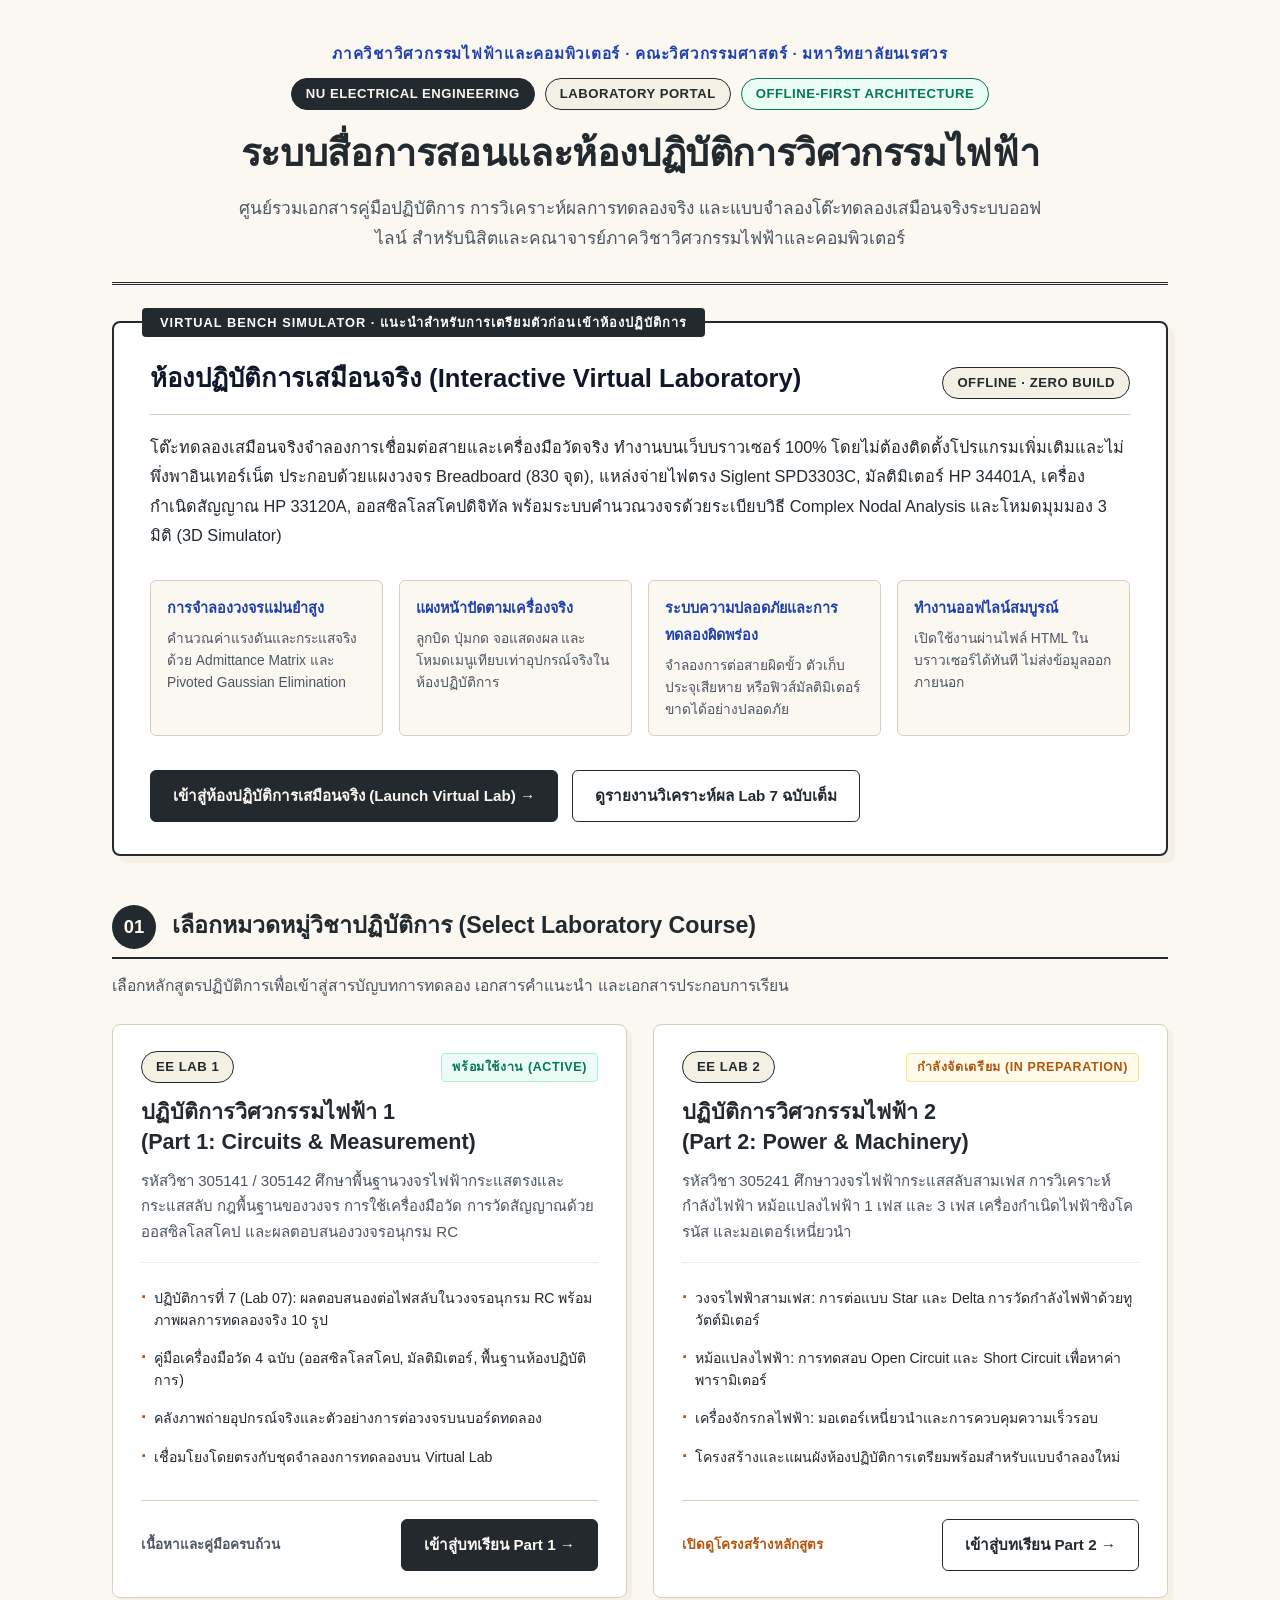
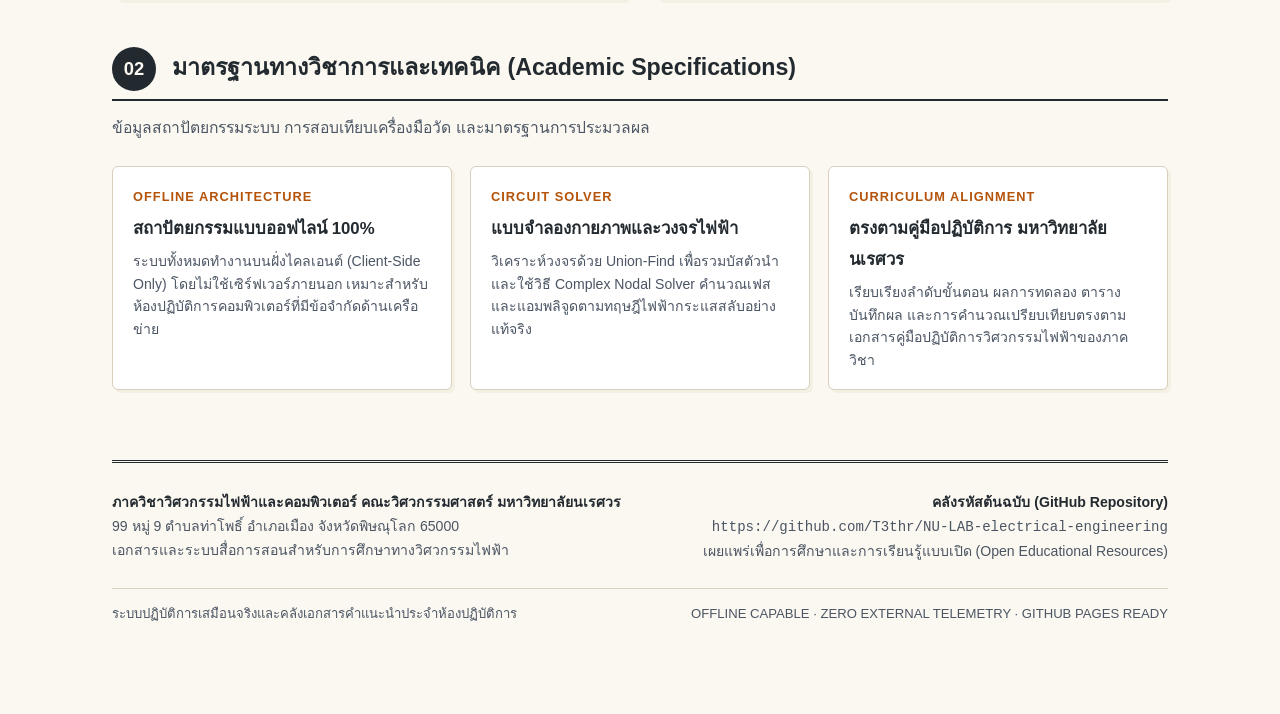
==== index.html @ 5fda8b23 "feat: initialize NU-LAB Electrical Engineering portal and virtual laboratory" ====
<!DOCTYPE html>
<html lang="th">
<head>
<meta charset="UTF-8">
<meta name="viewport" content="width=device-width, initial-scale=1.0">
<link rel="icon" href="data:,">
<title>ระบบสื่อการสอนและห้องปฏิบัติการวิศวกรรมไฟฟ้า · มหาวิทยาลัยนเรศวร</title>
<style>
/* ═══════════ พื้นฐานแบบตำราเรียนและเอกสารวิชาการ ═══════════ */
:root {
  --paper: #FBF8F1;
  --paper2: #F5F0E4;
  --ink: #22292F;
  --ink-soft: #4B5563;
  --rule: #D8CFBC;
  --accent: #1E40AF;
  --accent-hover: #1D4ED8;
  --accent2: #B45309;
  --green: #047857;
  --green-bg: #ECFDF5;
  --red: #B91C1C;
  --red-bg: #FEF2F2;
  --purple: #6D28D9;
  --amber-bg: #FFFBEB;
  --blue-bg: #EFF6FF;
  --navy: #0F172A;
}

* { box-sizing: border-box; }
html { scroll-behavior: smooth; }
body {
  margin: 0;
  background: var(--paper);
  color: var(--ink);
  font-family: "IBM Plex Sans Thai", "Sarabun", "Thonburi", "Noto Sans Thai", -apple-system, "Segoe UI", sans-serif;
  font-size: 16.5px;
  line-height: 1.85;
}

.page {
  max-width: 1120px;
  margin: 0 auto;
  padding: 40px 32px 90px;
}

/* ═══════════ ส่วนหัวกลางแบบวิชาการ ═══════════ */
header.central-header {
  text-align: center;
  margin-bottom: 36px;
}

.institute-line {
  font-size: 0.95rem;
  font-weight: 700;
  letter-spacing: 0.05em;
  color: var(--accent);
  margin-bottom: 10px;
  text-transform: uppercase;
}

.chips-row {
  display: flex;
  justify-content: center;
  align-items: center;
  gap: 10px;
  margin-bottom: 18px;
  flex-wrap: wrap;
}

.chip {
  border: 1.5px solid var(--ink);
  border-radius: 999px;
  padding: 3px 14px;
  font-size: 0.82rem;
  font-weight: 700;
  color: var(--ink);
  background: var(--paper2);
  letter-spacing: 0.04em;
}

.chip.highlight {
  background: var(--ink);
  color: var(--paper);
}

.chip.active-tag {
  background: var(--green-bg);
  border-color: var(--green);
  color: var(--green);
}

h1.portal-title {
  font-size: 2.35rem;
  line-height: 1.35;
  margin: 12px 0 14px;
  font-weight: 800;
  color: var(--ink);
  letter-spacing: -0.01em;
}

.portal-subtitle {
  color: var(--ink-soft);
  font-size: 1.08rem;
  max-width: 820px;
  margin: 0 auto 24px;
  line-height: 1.75;
}

.header-divider {
  border: none;
  border-bottom: 3px double var(--ink);
  margin: 28px 0 36px;
}

/* ═══════════ กล่องเด่น Virtual Laboratory ═══════════ */
.hero-virtual-lab {
  border: 2px solid var(--ink);
  background: #FFFFFF;
  border-radius: 8px;
  padding: 32px 36px;
  margin-bottom: 48px;
  box-shadow: 7px 7px 0 var(--paper2);
  position: relative;
}

.hero-virtual-lab::before {
  content: "VIRTUAL BENCH SIMULATOR · แนะนำสำหรับการเตรียมตัวก่อนเข้าห้องปฏิบัติการ";
  position: absolute;
  top: -15px;
  left: 28px;
  background: var(--ink);
  color: #FFFFFF;
  font-weight: 700;
  font-size: 0.80rem;
  padding: 3px 18px;
  letter-spacing: 0.08em;
  border-radius: 4px;
}

.hero-content {
  display: flex;
  flex-direction: column;
  gap: 18px;
}

.hero-title-row {
  display: flex;
  justify-content: space-between;
  align-items: baseline;
  gap: 16px;
  flex-wrap: wrap;
  border-bottom: 1.5px solid var(--rule);
  padding-bottom: 12px;
}

.hero-title {
  font-size: 1.60rem;
  font-weight: 800;
  color: var(--navy);
  margin: 0;
}

.hero-desc {
  font-size: 1.02rem;
  color: var(--ink);
  line-height: 1.8;
  margin: 0;
}

.features-grid {
  display: grid;
  grid-template-columns: repeat(auto-fit, minmax(230px, 1fr));
  gap: 16px;
  margin: 12px 0 8px;
}

.feature-box {
  background: var(--paper);
  border: 1px solid var(--rule);
  border-radius: 6px;
  padding: 14px 16px;
}

.feature-box .f-title {
  font-size: 0.90rem;
  font-weight: 800;
  color: var(--accent);
  margin-bottom: 6px;
}

.feature-box .f-desc {
  font-size: 0.86rem;
  color: var(--ink-soft);
  line-height: 1.6;
  margin: 0;
}

.hero-actions {
  display: flex;
  align-items: center;
  gap: 14px;
  margin-top: 8px;
  flex-wrap: wrap;
}

.btn {
  display: inline-flex;
  align-items: center;
  justify-content: center;
  padding: 11px 22px;
  border-radius: 6px;
  font-size: 0.95rem;
  font-weight: 700;
  text-decoration: none;
  cursor: pointer;
  transition: all 0.15s ease;
  border: 1.5px solid var(--ink);
}

.btn-primary {
  background: var(--ink);
  color: var(--paper);
  border-color: var(--ink);
}

.btn-primary:hover {
  background: var(--accent);
  border-color: var(--accent);
  color: #FFFFFF;
  transform: translateY(-1px);
}

.btn-secondary {
  background: #FFFFFF;
  color: var(--ink);
}

.btn-secondary:hover {
  background: var(--paper2);
  border-color: var(--ink);
  transform: translateY(-1px);
}

.btn-outline-accent {
  background: var(--blue-bg);
  color: var(--accent);
  border-color: var(--accent);
}

.btn-outline-accent:hover {
  background: var(--accent);
  color: #FFFFFF;
}

/* ═══════════ หัวข้อส่วนเนื้อหา ═══════════ */
.sec-head {
  display: flex;
  align-items: baseline;
  gap: 16px;
  border-bottom: 2.5px solid var(--ink);
  padding-bottom: 8px;
  margin: 48px 0 24px;
}

.sec-no {
  flex: 0 0 auto;
  width: 44px;
  height: 44px;
  border-radius: 50%;
  background: var(--ink);
  color: var(--paper);
  display: flex;
  align-items: center;
  justify-content: center;
  font-size: 1.15rem;
  font-weight: 800;
}

h2 {
  font-size: 1.45rem;
  margin: 0;
  font-weight: 800;
  color: var(--ink);
}

.sec-lead {
  color: var(--ink-soft);
  font-size: 0.98rem;
  margin: -12px 0 24px;
}

/* ═══════════ การ์ดเลือกหมวดหมู่วิชา (Part 1 / Part 2) ═══════════ */
.course-grid {
  display: grid;
  grid-template-columns: repeat(auto-fit, minmax(340px, 1fr));
  gap: 26px;
  margin-bottom: 48px;
}

.course-card {
  background: #FFFFFF;
  border: 1.5px solid var(--rule);
  border-radius: 8px;
  padding: 26px 28px;
  box-shadow: 5px 5px 0 var(--paper2);
  display: flex;
  flex-direction: column;
  justify-content: space-between;
  transition: all 0.2s ease;
}

.course-card:hover {
  box-shadow: 6px 6px 0 rgba(0,0,0,0.12);
  border-color: var(--ink);
  transform: translateY(-2px);
}

.course-badge-row {
  display: flex;
  justify-content: space-between;
  align-items: center;
  margin-bottom: 14px;
  gap: 10px;
}

.badge-tag {
  font-size: 0.78rem;
  font-weight: 800;
  padding: 2px 10px;
  border-radius: 4px;
  letter-spacing: 0.05em;
  text-transform: uppercase;
}

.badge-active {
  background: var(--green-bg);
  color: var(--green);
  border: 1px solid #A7F3D0;
}

.badge-prep {
  background: var(--amber-bg);
  color: var(--accent2);
  border: 1px solid #FDE68A;
}

.card-title {
  font-size: 1.35rem;
  font-weight: 800;
  margin: 0 0 10px;
  color: var(--ink);
  line-height: 1.4;
}

.card-desc {
  font-size: 0.94rem;
  color: var(--ink-soft);
  line-height: 1.7;
  margin: 0 0 18px;
}

.card-highlights {
  list-style: none;
  padding: 0;
  margin: 0 0 24px;
  border-top: 1px solid #F1ECE1;
  padding-top: 14px;
}

.card-highlights li {
  font-size: 0.88rem;
  color: var(--ink);
  padding: 5px 0;
  display: flex;
  align-items: baseline;
  gap: 8px;
  line-height: 1.55;
}

.card-highlights li::before {
  content: "·";
  color: var(--accent2);
  font-weight: 800;
  font-size: 1.2rem;
}

.card-footer {
  border-top: 1.5px solid var(--rule);
  padding-top: 18px;
  display: flex;
  justify-content: space-between;
  align-items: center;
  gap: 12px;
  flex-wrap: wrap;
}

/* ═══════════ เมทริกซ์ข้อมูลและสเปก ═══════════ */
.spec-grid {
  display: grid;
  grid-template-columns: repeat(auto-fit, minmax(300px, 1fr));
  gap: 18px;
  margin: 20px 0 40px;
}

.spec-card {
  background: #FFFFFF;
  border: 1.5px solid var(--rule);
  border-radius: 6px;
  padding: 18px 20px;
  box-shadow: 3px 3px 0 var(--paper2);
}

.spec-card .spec-label {
  font-size: 0.80rem;
  font-weight: 800;
  color: var(--accent2);
  text-transform: uppercase;
  letter-spacing: 0.08em;
  margin-bottom: 4px;
  display: block;
}

.spec-card .spec-title {
  font-size: 1.05rem;
  font-weight: 700;
  color: var(--ink);
  margin-bottom: 6px;
}

.spec-card .spec-detail {
  font-size: 0.88rem;
  color: var(--ink-soft);
  line-height: 1.6;
  margin: 0;
}

/* ═══════════ ท้ายกระดาษ Colophon ═══════════ */
footer.colophon {
  margin-top: 70px;
  border-top: 3px double var(--ink);
  padding-top: 28px;
  font-size: 0.88rem;
  color: var(--ink-soft);
  line-height: 1.7;
}

.footer-content {
  display: flex;
  justify-content: space-between;
  align-items: flex-start;
  gap: 24px;
  flex-wrap: wrap;
}

.footer-col {
  flex: 1 1 300px;
}

.footer-col b {
  color: var(--ink);
}

.footer-bottom {
  margin-top: 24px;
  padding-top: 14px;
  border-top: 1px solid var(--rule);
  font-size: 0.82rem;
  display: flex;
  justify-content: space-between;
  flex-wrap: wrap;
  gap: 10px;
}

@media (max-width: 768px) {
  body { font-size: 15.5px; }
  .page { padding: 24px 18px 60px; }
  h1.portal-title { font-size: 1.85rem; }
  .hero-virtual-lab { padding: 24px 20px; }
  .hero-virtual-lab::before { position: static; display: inline-block; margin-bottom: 12px; }
  .hero-title { font-size: 1.35rem; }
  .course-grid { grid-template-columns: 1fr; }
  .course-card { padding: 20px; }
}
</style>
</head>
<body>

<div class="page">

  <!-- ส่วนหัวกลางแบบวิชาการ -->
  <header class="central-header">
    <div class="institute-line">ภาควิชาวิศวกรรมไฟฟ้าและคอมพิวเตอร์ · คณะวิศวกรรมศาสตร์ · มหาวิทยาลัยนเรศวร</div>
    
    <div class="chips-row">
      <span class="chip highlight">NU ELECTRICAL ENGINEERING</span>
      <span class="chip">LABORATORY PORTAL</span>
      <span class="chip active-tag">OFFLINE-FIRST ARCHITECTURE</span>
    </div>

    <h1 class="portal-title">ระบบสื่อการสอนและห้องปฏิบัติการวิศวกรรมไฟฟ้า</h1>
    <p class="portal-subtitle">ศูนย์รวมเอกสารคู่มือปฏิบัติการ การวิเคราะห์ผลการทดลองจริง และแบบจำลองโต๊ะทดลองเสมือนจริงระบบออฟไลน์ สำหรับนิสิตและคณาจารย์ภาควิชาวิศวกรรมไฟฟ้าและคอมพิวเตอร์</p>

    <hr class="header-divider">
  </header>

  <!-- กล่องเด่น: ห้องปฏิบัติการเสมือนจริง Virtual Laboratory -->
  <section class="hero-virtual-lab">
    <div class="hero-content">
      <div class="hero-title-row">
        <h2 class="hero-title">ห้องปฏิบัติการเสมือนจริง (Interactive Virtual Laboratory)</h2>
        <span class="chip">OFFLINE · ZERO BUILD</span>
      </div>

      <p class="hero-desc">
        โต๊ะทดลองเสมือนจริงจำลองการเชื่อมต่อสายและเครื่องมือวัดจริง ทำงานบนเว็บบราวเซอร์ 100% โดยไม่ต้องติดตั้งโปรแกรมเพิ่มเติมและไม่พึ่งพาอินเทอร์เน็ต ประกอบด้วยแผงวงจร Breadboard (830 จุด), แหล่งจ่ายไฟตรง Siglent SPD3303C, มัลติมิเตอร์ HP 34401A, เครื่องกำเนิดสัญญาณ HP 33120A, ออสซิลโลสโคปดิจิทัล พร้อมระบบคำนวณวงจรด้วยระเบียบวิธี Complex Nodal Analysis และโหมดมุมมอง 3 มิติ (3D Simulator)
      </p>

      <div class="features-grid">
        <div class="feature-box">
          <div class="f-title">การจำลองวงจรแม่นยำสูง</div>
          <p class="f-desc">คำนวณค่าแรงดันและกระแสจริงด้วย Admittance Matrix และ Pivoted Gaussian Elimination</p>
        </div>
        <div class="feature-box">
          <div class="f-title">แผงหน้าปัดตามเครื่องจริง</div>
          <p class="f-desc">ลูกบิด ปุ่มกด จอแสดงผล และโหมดเมนูเทียบเท่าอุปกรณ์จริงในห้องปฏิบัติการ</p>
        </div>
        <div class="feature-box">
          <div class="f-title">ระบบความปลอดภัยและการทดลองผิดพร่อง</div>
          <p class="f-desc">จำลองการต่อสายผิดขั้ว ตัวเก็บประจุเสียหาย หรือฟิวส์มัลติมิเตอร์ขาดได้อย่างปลอดภัย</p>
        </div>
        <div class="feature-box">
          <div class="f-title">ทำงานออฟไลน์สมบูรณ์</div>
          <p class="f-desc">เปิดใช้งานผ่านไฟล์ HTML ในบราวเซอร์ได้ทันที ไม่ส่งข้อมูลออกภายนอก</p>
        </div>
      </div>

      <div class="hero-actions">
        <a href="./virtual-lab/index.html" class="btn btn-primary">เข้าสู่ห้องปฏิบัติการเสมือนจริง (Launch Virtual Lab) →</a>
        <a href="./part1/lab7/index.html" class="btn btn-secondary">ดูรายงานวิเคราะห์ผล Lab 7 ฉบับเต็ม</a>
      </div>
    </div>
  </section>

  <!-- หมวดหมู่วิชาปฏิบัติการ -->
  <section>
    <div class="sec-head">
      <div class="sec-no">01</div>
      <h2>เลือกหมวดหมู่วิชาปฏิบัติการ (Select Laboratory Course)</h2>
    </div>
    <p class="sec-lead">เลือกหลักสูตรปฏิบัติการเพื่อเข้าสู่สารบัญบทการทดลอง เอกสารคำแนะนำ และเอกสารประกอบการเรียน</p>

    <div class="course-grid">

      <!-- Course Card: Part 1 -->
      <article class="course-card">
        <div>
          <div class="course-badge-row">
            <span class="chip">EE LAB 1</span>
            <span class="badge-tag badge-active">พร้อมใช้งาน (ACTIVE)</span>
          </div>

          <h3 class="card-title">ปฏิบัติการวิศวกรรมไฟฟ้า 1<br>(Part 1: Circuits & Measurement)</h3>
          <p class="card-desc">
            รหัสวิชา 305141 / 305142 ศึกษาพื้นฐานวงจรไฟฟ้ากระแสตรงและกระแสสลับ กฎพื้นฐานของวงจร การใช้เครื่องมือวัด การวัดสัญญาณด้วยออสซิลโลสโคป และผลตอบสนองวงจรอนุกรม RC
          </p>

          <ul class="card-highlights">
            <li>ปฏิบัติการที่ 7 (Lab 07): ผลตอบสนองต่อไฟสลับในวงจรอนุกรม RC พร้อมภาพผลการทดลองจริง 10 รูป</li>
            <li>คู่มือเครื่องมือวัด 4 ฉบับ (ออสซิลโลสโคป, มัลติมิเตอร์, พื้นฐานห้องปฏิบัติการ)</li>
            <li>คลังภาพถ่ายอุปกรณ์จริงและตัวอย่างการต่อวงจรบนบอร์ดทดลอง</li>
            <li>เชื่อมโยงโดยตรงกับชุดจำลองการทดลองบน Virtual Lab</li>
          </ul>
        </div>

        <div class="card-footer">
          <span style="font-size:0.84rem; color:var(--ink-soft); font-weight:600;">เนื้อหาและคู่มือครบถ้วน</span>
          <a href="./part1/index.html" class="btn btn-primary">เข้าสู่บทเรียน Part 1 →</a>
        </div>
      </article>

      <!-- Course Card: Part 2 -->
      <article class="course-card">
        <div>
          <div class="course-badge-row">
            <span class="chip">EE LAB 2</span>
            <span class="badge-tag badge-prep">กำลังจัดเตรียม (IN PREPARATION)</span>
          </div>

          <h3 class="card-title">ปฏิบัติการวิศวกรรมไฟฟ้า 2<br>(Part 2: Power & Machinery)</h3>
          <p class="card-desc">
            รหัสวิชา 305241 ศึกษาวงจรไฟฟ้ากระแสสลับสามเฟส การวิเคราะห์กำลังไฟฟ้า หม้อแปลงไฟฟ้า 1 เฟส และ 3 เฟส เครื่องกำเนิดไฟฟ้าซิงโครนัส และมอเตอร์เหนี่ยวนำ
          </p>

          <ul class="card-highlights">
            <li>วงจรไฟฟ้าสามเฟส: การต่อแบบ Star และ Delta การวัดกำลังไฟฟ้าด้วยทูวัตต์มิเตอร์</li>
            <li>หม้อแปลงไฟฟ้า: การทดสอบ Open Circuit และ Short Circuit เพื่อหาค่าพารามิเตอร์</li>
            <li>เครื่องจักรกลไฟฟ้า: มอเตอร์เหนี่ยวนำและการควบคุมความเร็วรอบ</li>
            <li>โครงสร้างและแผนผังห้องปฏิบัติการเตรียมพร้อมสำหรับแบบจำลองใหม่</li>
          </ul>
        </div>

        <div class="card-footer">
          <span style="font-size:0.84rem; color:var(--accent2); font-weight:600;">เปิดดูโครงสร้างหลักสูตร</span>
          <a href="./part2/index.html" class="btn btn-secondary">เข้าสู่บทเรียน Part 2 →</a>
        </div>
      </article>

    </div>
  </section>

  <!-- สเปกและข้อมูลทางวิชาการ -->
  <section>
    <div class="sec-head">
      <div class="sec-no">02</div>
      <h2>มาตรฐานทางวิชาการและเทคนิค (Academic Specifications)</h2>
    </div>
    <p class="sec-lead">ข้อมูลสถาปัตยกรรมระบบ การสอบเทียบเครื่องมือวัด และมาตรฐานการประมวลผล</p>

    <div class="spec-grid">
      <div class="spec-card">
        <span class="spec-label">OFFLINE ARCHITECTURE</span>
        <div class="spec-title">สถาปัตยกรรมแบบออฟไลน์ 100%</div>
        <p class="spec-detail">
          ระบบทั้งหมดทำงานบนฝั่งไคลเอนต์ (Client-Side Only) โดยไม่ใช้เซิร์ฟเวอร์ภายนอก เหมาะสำหรับห้องปฏิบัติการคอมพิวเตอร์ที่มีข้อจำกัดด้านเครือข่าย
        </p>
      </div>

      <div class="spec-card">
        <span class="spec-label">CIRCUIT SOLVER</span>
        <div class="spec-title">แบบจำลองกายภาพและวงจรไฟฟ้า</div>
        <p class="spec-detail">
          วิเคราะห์วงจรด้วย Union-Find เพื่อรวมบัสตัวนำ และใช้วิธี Complex Nodal Solver คำนวณเฟสและแอมพลิจูดตามทฤษฎีไฟฟ้ากระแสสลับอย่างแท้จริง
        </p>
      </div>

      <div class="spec-card">
        <span class="spec-label">CURRICULUM ALIGNMENT</span>
        <div class="spec-title">ตรงตามคู่มือปฏิบัติการ มหาวิทยาลัยนเรศวร</div>
        <p class="spec-detail">
          เรียบเรียงลำดับขั้นตอน ผลการทดลอง ตารางบันทึกผล และการคำนวณเปรียบเทียบตรงตามเอกสารคู่มือปฏิบัติการวิศวกรรมไฟฟ้าของภาควิชา
        </p>
      </div>
    </div>
  </section>

  <!-- ท้ายกระดาษ -->
  <footer class="colophon">
    <div class="footer-content">
      <div class="footer-col">
        <b>ภาควิชาวิศวกรรมไฟฟ้าและคอมพิวเตอร์ คณะวิศวกรรมศาสตร์ มหาวิทยาลัยนเรศวร</b><br>
        99 หมู่ 9 ตำบลท่าโพธิ์ อำเภอเมือง จังหวัดพิษณุโลก 65000<br>
        เอกสารและระบบสื่อการสอนสำหรับการศึกษาทางวิศวกรรมไฟฟ้า
      </div>
      <div class="footer-col" style="text-align: right;">
        <b>คลังรหัสต้นฉบับ (GitHub Repository)</b><br>
        <span style="font-family: monospace; font-size: 0.88rem;">https://github.com/T3thr/NU-LAB-electrical-engineering</span><br>
        เผยแพร่เพื่อการศึกษาและการเรียนรู้แบบเปิด (Open Educational Resources)
      </div>
    </div>

    <div class="footer-bottom">
      <span>ระบบปฏิบัติการเสมือนจริงและคลังเอกสารคำแนะนำประจำห้องปฏิบัติการ</span>
      <span>OFFLINE CAPABLE · ZERO EXTERNAL TELEMETRY · GITHUB PAGES READY</span>
    </div>
  </footer>

</div>

</body>
</html>
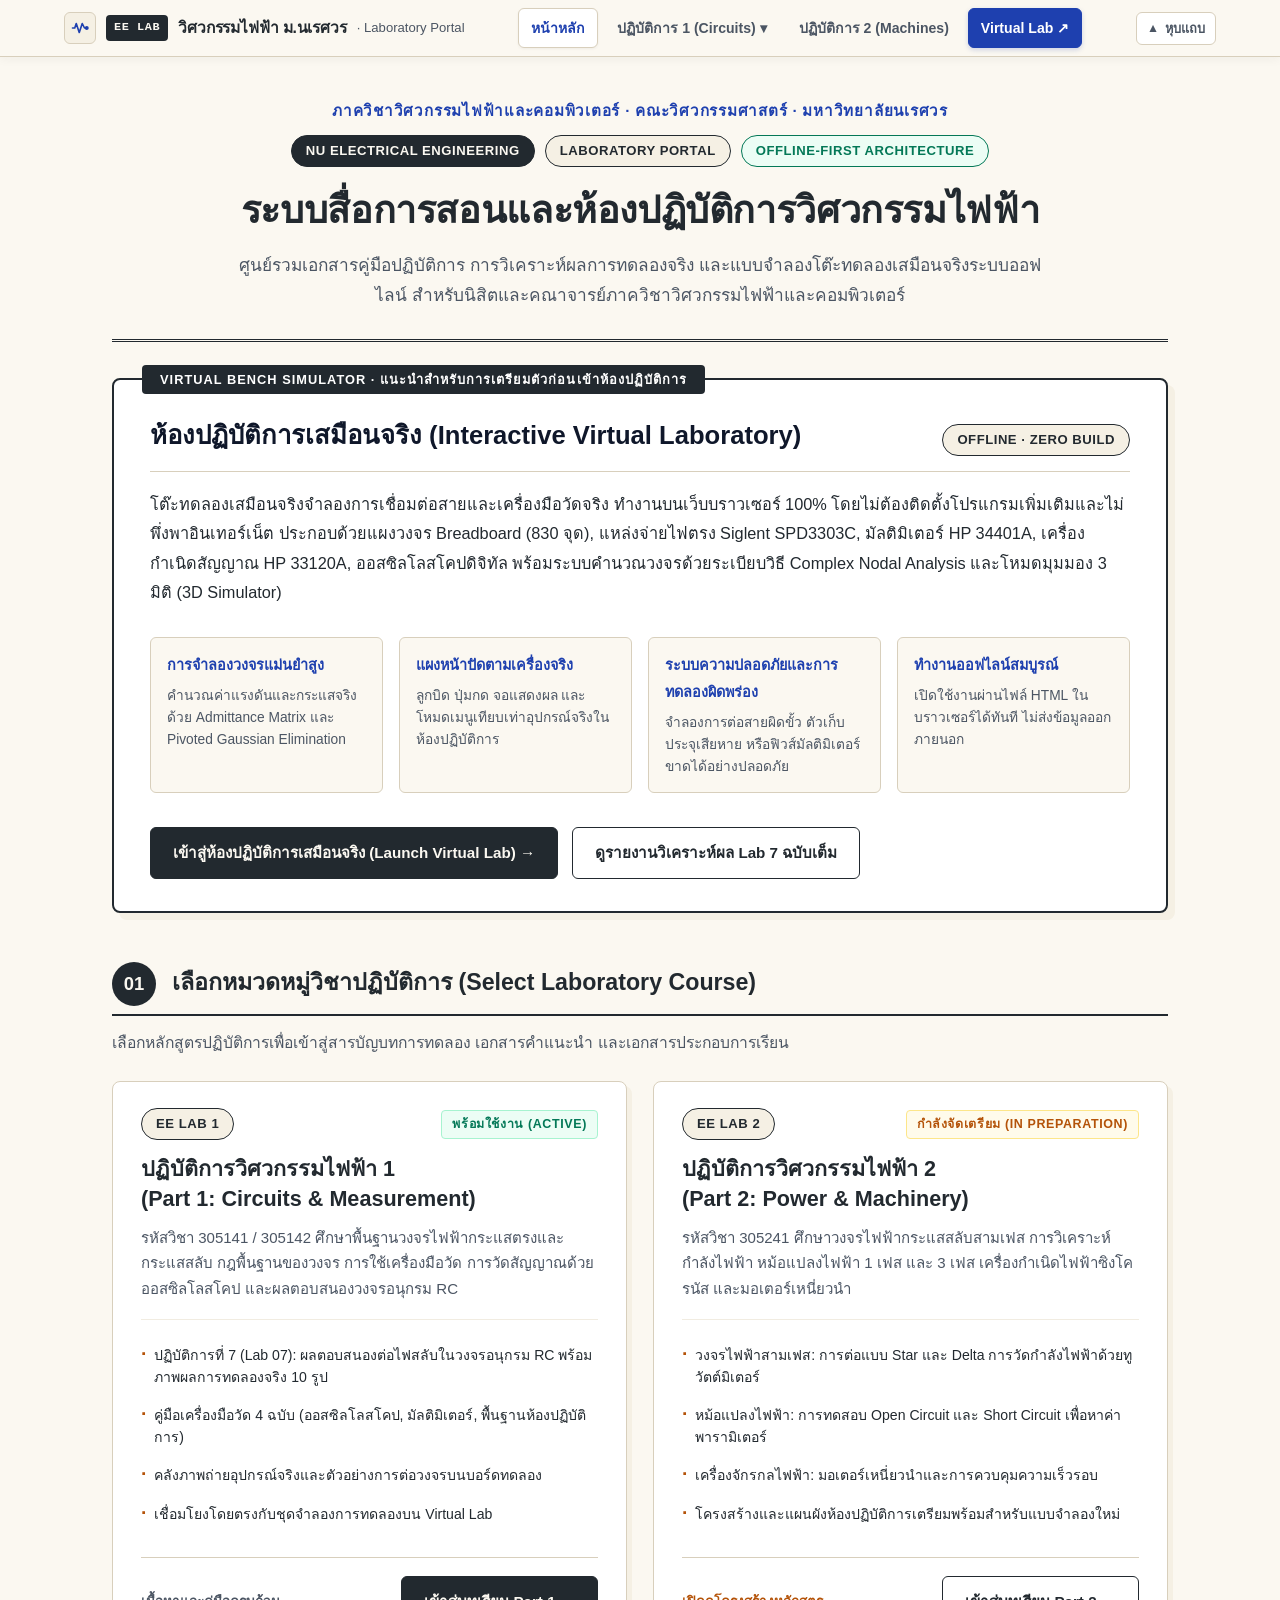
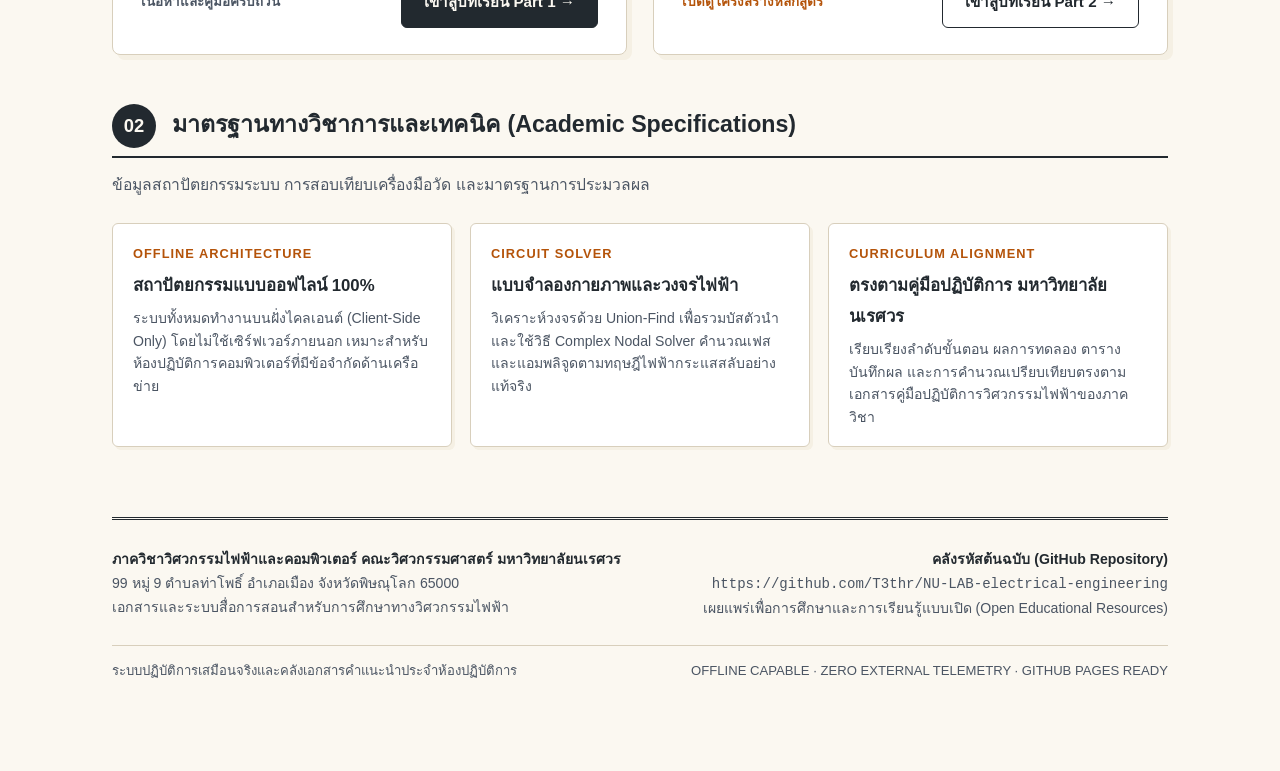
==== commit dfaab54a: "feat(navigation): implement standardized sticky header, collapsible navbar, and dynamic breadcrumbs " ====
--- a/index.html
+++ b/index.html
@@ -5,6 +5,8 @@
 <meta name="viewport" content="width=device-width, initial-scale=1.0">
 <link rel="icon" href="data:,">
 <title>ระบบสื่อการสอนและห้องปฏิบัติการวิศวกรรมไฟฟ้า · มหาวิทยาลัยนเรศวร</title>
+<link rel="stylesheet" href="assets/css/site-header.css">
+<script src="assets/js/site-header.js"></script>
 <style>
 /* ═══════════ พื้นฐานแบบตำราเรียนและเอกสารวิชาการ ═══════════ */
 :root {
@@ -485,6 +487,9 @@
 </head>
 <body>
 
+<!-- ═══════════ Unified Standardized Header & Navigation ═══════════ -->
+<site-header data-page="portal" data-base="./" data-no-breadcrumb="true"></site-header>
+
 <div class="page">
 
   <!-- ส่วนหัวกลางแบบวิชาการ -->
--- a/assets/css/site-header.css
+++ b/assets/css/site-header.css
@@ -0,0 +1,608 @@
+/* ═════════════════════════════════════════════════════════════════════════
+   NU Electrical Engineering Laboratory Portal
+   Shared Sticky Header, Navbar, Breadcrumb & Navigation Stylesheet
+   ═════════════════════════════════════════════════════════════════════════ */
+
+site-header {
+  display: block;
+  width: 100%;
+}
+
+.site-header {
+  position: sticky;
+  top: 0;
+  left: 0;
+  width: 100%;
+  z-index: 1000;
+  background: var(--paper, #FBF8F1);
+  border-bottom: 1.5px solid var(--rule, #D8CFBC);
+  box-shadow: 0 2px 10px rgba(34, 41, 47, 0.05);
+  font-family: "IBM Plex Sans Thai", "Sarabun", "Thonburi", -apple-system, sans-serif;
+  transition: all 0.25s cubic-bezier(0.16, 1, 0.3, 1);
+  box-sizing: border-box;
+}
+
+/* ═══════════ Main Navigation Bar Row ═══════════ */
+.site-header-main {
+  width: 100%;
+  max-width: 1200px;
+  margin: 0 auto;
+  padding: 0 24px;
+  height: 56px;
+  display: flex;
+  justify-content: space-between;
+  align-items: center;
+  gap: 16px;
+  box-sizing: border-box;
+  transition: height 0.25s ease, opacity 0.2s ease, padding 0.25s ease;
+}
+
+/* Compact Brand Logo & Title */
+.nav-brand {
+  display: inline-flex;
+  align-items: center;
+  gap: 10px;
+  text-decoration: none;
+  color: var(--ink, #22292F);
+  font-weight: 700;
+  font-size: 0.98rem;
+  white-space: nowrap;
+  flex-shrink: 0;
+  transition: opacity 0.15s ease;
+}
+
+.nav-brand:hover {
+  opacity: 0.85;
+}
+
+.brand-icon-box {
+  display: inline-flex;
+  align-items: center;
+  justify-content: center;
+  width: 32px;
+  height: 32px;
+  border-radius: 6px;
+  background: var(--paper2, #F5F0E4);
+  color: var(--accent, #1E40AF);
+  border: 1.5px solid var(--rule, #D8CFBC);
+  flex-shrink: 0;
+}
+
+.brand-badge {
+  background: var(--ink, #22292F);
+  color: var(--paper, #FBF8F1);
+  padding: 2px 8px;
+  border-radius: 4px;
+  font-size: 0.74rem;
+  font-weight: 800;
+  letter-spacing: 0.05em;
+  font-family: monospace, sans-serif;
+}
+
+.brand-title {
+  font-weight: 800;
+  font-size: 0.98rem;
+  color: var(--ink, #22292F);
+  letter-spacing: -0.01em;
+}
+
+.brand-sub {
+  font-size: 0.82rem;
+  color: var(--ink-soft, #4B5563);
+  font-weight: 500;
+  display: none;
+}
+
+@media (min-width: 1080px) {
+  .brand-sub {
+    display: inline;
+  }
+}
+
+/* Desktop Navigation Menu */
+.site-navbar-nav {
+  display: flex;
+  align-items: center;
+  gap: 6px;
+  list-style: none;
+  margin: 0;
+  padding: 0;
+}
+
+.nav-item {
+  position: relative;
+}
+
+.nav-link {
+  display: inline-flex;
+  align-items: center;
+  gap: 5px;
+  padding: 6px 12px;
+  color: var(--ink-soft, #4B5563);
+  text-decoration: none;
+  font-size: 0.88rem;
+  font-weight: 600;
+  border-radius: 6px;
+  white-space: nowrap;
+  transition: all 0.15s ease;
+  border: 1px solid transparent;
+  font-family: inherit;
+  background: transparent;
+  cursor: pointer;
+}
+
+.nav-link:hover {
+  color: var(--accent, #1E40AF);
+  background: var(--paper2, #F5F0E4);
+  border-color: var(--rule, #D8CFBC);
+}
+
+.nav-link.active {
+  color: var(--accent, #1E40AF);
+  background: #FFFFFF;
+  border-color: var(--rule, #D8CFBC);
+  font-weight: 700;
+  box-shadow: 0 1px 3px rgba(0, 0, 0, 0.05);
+}
+
+.nav-link-vlab {
+  color: #FFFFFF !important;
+  background: var(--accent, #1E40AF) !important;
+  border-color: var(--accent, #1E40AF) !important;
+  font-weight: 700 !important;
+  box-shadow: 0 2px 5px rgba(30, 64, 175, 0.2);
+}
+
+.nav-link-vlab:hover {
+  background: var(--accent-hover, #1D4ED8) !important;
+  transform: translateY(-1px);
+}
+
+/* Dropdown Menu for Labs */
+.dropdown-parent {
+  position: relative;
+}
+
+.dropdown-menu {
+  position: absolute;
+  top: calc(100% + 4px);
+  left: 0;
+  background: #FFFFFF;
+  border: 1.5px solid var(--ink, #22292F);
+  border-radius: 8px;
+  box-shadow: 4px 6px 0 rgba(34, 41, 47, 0.08);
+  min-width: 320px;
+  padding: 8px 0;
+  opacity: 0;
+  visibility: hidden;
+  transform: translateY(6px);
+  transition: all 0.2s cubic-bezier(0.16, 1, 0.3, 1);
+  z-index: 1100;
+}
+
+.dropdown-menu::before {
+  content: "";
+  position: absolute;
+  top: -8px;
+  left: 0;
+  width: 100%;
+  height: 8px;
+}
+
+.dropdown-parent:hover .dropdown-menu,
+.dropdown-parent:focus-within .dropdown-menu,
+.dropdown-parent.show .dropdown-menu {
+  opacity: 1;
+  visibility: visible;
+  transform: translateY(0);
+}
+
+.dropdown-header {
+  padding: 8px 16px 6px;
+  font-size: 0.76rem;
+  font-weight: 800;
+  color: var(--accent2, #B45309);
+  text-transform: uppercase;
+  letter-spacing: 0.06em;
+  border-bottom: 1px solid var(--rule, #D8CFBC);
+  margin-bottom: 4px;
+}
+
+.dropdown-item {
+  display: flex;
+  align-items: center;
+  justify-content: space-between;
+  gap: 12px;
+  padding: 7px 16px;
+  color: var(--ink, #22292F);
+  text-decoration: none;
+  font-size: 0.84rem;
+  font-weight: 500;
+  line-height: 1.4;
+  transition: background 0.15s ease, color 0.15s ease;
+}
+
+.dropdown-item:hover {
+  background: var(--paper2, #F5F0E4);
+  color: var(--accent, #1E40AF);
+}
+
+.dropdown-item.active {
+  background: var(--blue-bg, #EFF6FF);
+  color: var(--accent, #1E40AF);
+  font-weight: 700;
+}
+
+.dropdown-item .lab-tag {
+  font-size: 0.70rem;
+  font-weight: 700;
+  padding: 2px 6px;
+  border-radius: 4px;
+  white-space: nowrap;
+}
+
+.tag-ready {
+  background: var(--green-bg, #ECFDF5);
+  color: var(--green, #047857);
+  border: 1px solid rgba(4, 120, 87, 0.25);
+}
+
+.tag-coming {
+  background: var(--paper2, #F5F0E4);
+  color: var(--ink-soft, #4B5563);
+}
+
+.dropdown-footer {
+  padding: 6px 16px 4px;
+  border-top: 1px solid var(--rule, #D8CFBC);
+  margin-top: 4px;
+  font-size: 0.80rem;
+}
+
+.dropdown-footer a {
+  color: var(--accent, #1E40AF);
+  text-decoration: none;
+  font-weight: 700;
+  display: flex;
+  align-items: center;
+  gap: 4px;
+}
+
+.dropdown-footer a:hover {
+  text-decoration: underline;
+}
+
+/* Header Actions: Collapse Button & Mobile Toggle */
+.site-header-actions {
+  display: flex;
+  align-items: center;
+  gap: 8px;
+  flex-shrink: 0;
+}
+
+.btn-nav-action {
+  display: inline-flex;
+  align-items: center;
+  gap: 6px;
+  background: #FFFFFF;
+  border: 1.5px solid var(--rule, #D8CFBC);
+  border-radius: 6px;
+  padding: 5px 10px;
+  font-size: 0.80rem;
+  font-weight: 700;
+  color: var(--ink, #22292F);
+  cursor: pointer;
+  white-space: nowrap;
+  transition: all 0.15s ease;
+  font-family: inherit;
+}
+
+.btn-nav-action:hover {
+  background: var(--paper2, #F5F0E4);
+  border-color: var(--ink, #22292F);
+}
+
+.btn-nav-collapse {
+  color: var(--ink-soft, #4B5563);
+}
+
+.btn-nav-collapse .icon-state {
+  font-size: 0.76rem;
+  line-height: 1;
+  transition: transform 0.2s ease;
+}
+
+.nav-mobile-toggle {
+  display: none;
+  font-size: 1.15rem;
+  padding: 4px 10px;
+  line-height: 1;
+}
+
+/* ═══════════ Sub-Bar: Standardized Breadcrumb & Reading Status ═══════════ */
+.site-header-sub {
+  width: 100%;
+  background: rgba(245, 240, 228, 0.7);
+  border-top: 1px solid var(--rule, #D8CFBC);
+  font-size: 0.82rem;
+  box-sizing: border-box;
+  backdrop-filter: blur(8px);
+  -webkit-backdrop-filter: blur(8px);
+}
+
+.site-header-sub-inner {
+  max-width: 1200px;
+  margin: 0 auto;
+  padding: 6px 24px;
+  display: flex;
+  align-items: center;
+  justify-content: space-between;
+  gap: 12px;
+  flex-wrap: wrap;
+}
+
+.site-breadcrumb {
+  display: flex;
+  align-items: center;
+  gap: 6px;
+  flex-wrap: wrap;
+  color: var(--ink-soft, #4B5563);
+  margin: 0;
+  padding: 0;
+  list-style: none;
+}
+
+.site-breadcrumb li {
+  display: inline-flex;
+  align-items: center;
+  gap: 6px;
+}
+
+.site-breadcrumb a {
+  color: var(--accent, #1E40AF);
+  text-decoration: none;
+  font-weight: 600;
+  transition: color 0.15s ease;
+}
+
+.site-breadcrumb a:hover {
+  text-decoration: underline;
+}
+
+.site-breadcrumb .sep {
+  color: #9CA3AF;
+  font-size: 0.74rem;
+  user-select: none;
+}
+
+.site-breadcrumb .current {
+  color: var(--ink, #22292F);
+  font-weight: 700;
+}
+
+.site-header-sub-extra {
+  display: inline-flex;
+  align-items: center;
+  gap: 8px;
+}
+
+.sub-pill {
+  font-size: 0.72rem;
+  font-weight: 700;
+  padding: 1px 7px;
+  border-radius: 4px;
+  border: 1px solid var(--rule, #D8CFBC);
+  background: #FFFFFF;
+  color: var(--ink-soft, #4B5563);
+}
+
+/* ═══════════ Collapsed / Focused Reading State ("หุบแถบนำทาง") ═══════════ */
+.site-header.is-collapsed {
+  box-shadow: 0 1px 5px rgba(34, 41, 47, 0.08);
+}
+
+.site-header.is-collapsed .site-header-main {
+  height: 38px;
+  padding-top: 0;
+  padding-bottom: 0;
+}
+
+.site-header.is-collapsed .site-navbar-nav {
+  display: none;
+}
+
+.site-header.is-collapsed .brand-sub {
+  display: none;
+}
+
+.site-header.is-collapsed .site-header-sub {
+  display: none;
+}
+
+.site-header.is-collapsed .nav-brand {
+  font-size: 0.90rem;
+}
+
+.site-header.is-collapsed .brand-icon-box {
+  width: 24px;
+  height: 24px;
+}
+
+.site-header.is-collapsed .brand-icon-box svg {
+  width: 14px;
+  height: 14px;
+}
+
+/* Mini Breadcrumb indicator in Collapsed Mode */
+.collapsed-indicator {
+  display: none;
+  align-items: center;
+  gap: 6px;
+  font-size: 0.80rem;
+  color: var(--ink-soft, #4B5563);
+  overflow: hidden;
+  text-overflow: ellipsis;
+  white-space: nowrap;
+}
+
+.site-header.is-collapsed .collapsed-indicator {
+  display: inline-flex;
+}
+
+.collapsed-indicator .ci-pill {
+  background: var(--paper2, #F5F0E4);
+  border: 1px solid var(--rule, #D8CFBC);
+  border-radius: 4px;
+  padding: 1px 6px;
+  font-weight: 700;
+  color: var(--accent, #1E40AF);
+  font-size: 0.72rem;
+}
+
+/* ═══════════ Responsive Mobile Drawer ═══════════ */
+.mobile-nav-drawer {
+  display: none;
+  width: 100%;
+  background: #FFFFFF;
+  border-top: 1.5px solid var(--ink, #22292F);
+  border-bottom: 2px solid var(--ink, #22292F);
+  padding: 16px 20px 24px;
+  box-shadow: 0 12px 24px rgba(0, 0, 0, 0.12);
+  box-sizing: border-box;
+  animation: drawerSlideDown 0.2s cubic-bezier(0.16, 1, 0.3, 1);
+}
+
+.mobile-nav-drawer.open {
+  display: block;
+}
+
+@keyframes drawerSlideDown {
+  from { opacity: 0; transform: translateY(-8px); }
+  to { opacity: 1; transform: translateY(0); }
+}
+
+.mobile-nav-group {
+  margin-bottom: 16px;
+}
+
+.mobile-nav-title {
+  font-size: 0.76rem;
+  font-weight: 800;
+  color: var(--accent2, #B45309);
+  text-transform: uppercase;
+  letter-spacing: 0.06em;
+  margin-bottom: 8px;
+  padding-bottom: 4px;
+  border-bottom: 1px solid var(--rule, #D8CFBC);
+}
+
+.mobile-nav-link {
+  display: block;
+  padding: 8px 12px;
+  color: var(--ink, #22292F);
+  text-decoration: none;
+  font-size: 0.92rem;
+  font-weight: 600;
+  border-radius: 6px;
+  margin-bottom: 4px;
+  transition: background 0.15s ease;
+}
+
+.mobile-nav-link:hover,
+.mobile-nav-link.active {
+  background: var(--paper2, #F5F0E4);
+  color: var(--accent, #1E40AF);
+}
+
+.mobile-nav-link-vlab {
+  background: var(--blue-bg, #EFF6FF);
+  color: var(--accent, #1E40AF);
+  border: 1px solid rgba(30, 64, 175, 0.2);
+  font-weight: 700;
+}
+
+/* Mobile Accordion for Labs */
+.mobile-accordion {
+  border: 1px solid var(--rule, #D8CFBC);
+  border-radius: 6px;
+  overflow: hidden;
+  margin-bottom: 12px;
+}
+
+.mobile-accordion-header {
+  display: flex;
+  justify-content: space-between;
+  align-items: center;
+  padding: 10px 14px;
+  background: var(--paper2, #F5F0E4);
+  font-weight: 700;
+  font-size: 0.88rem;
+  color: var(--ink, #22292F);
+  cursor: pointer;
+  user-select: none;
+}
+
+.mobile-accordion-header .acc-icon {
+  font-size: 0.72rem;
+  transition: transform 0.2s ease;
+}
+
+.mobile-accordion.open .mobile-accordion-header .acc-icon {
+  transform: rotate(180deg);
+}
+
+.mobile-accordion-content {
+  display: none;
+  background: #FFFFFF;
+  padding: 6px 0;
+}
+
+.mobile-accordion.open .mobile-accordion-content {
+  display: block;
+}
+
+.mobile-lab-item {
+  display: flex;
+  align-items: center;
+  justify-content: space-between;
+  padding: 8px 14px;
+  font-size: 0.84rem;
+  color: var(--ink, #22292F);
+  text-decoration: none;
+  border-bottom: 1px solid #F3F4F6;
+}
+
+.mobile-lab-item:last-child {
+  border-bottom: none;
+}
+
+.mobile-lab-item:hover,
+.mobile-lab-item.active {
+  background: var(--paper2, #F5F0E4);
+  color: var(--accent, #1E40AF);
+}
+
+/* ═══════════ Media Queries ═══════════ */
+@media (max-width: 960px) {
+  .site-navbar-nav {
+    display: none;
+  }
+  .nav-mobile-toggle {
+    display: inline-flex;
+  }
+}
+
+@media (max-width: 640px) {
+  .site-header-main {
+    padding: 0 16px;
+  }
+  .site-header-sub-inner {
+    padding: 6px 16px;
+  }
+  .btn-nav-collapse span.btn-label {
+    display: none;
+  }
+  .site-header-sub-extra {
+    display: none;
+  }
+}
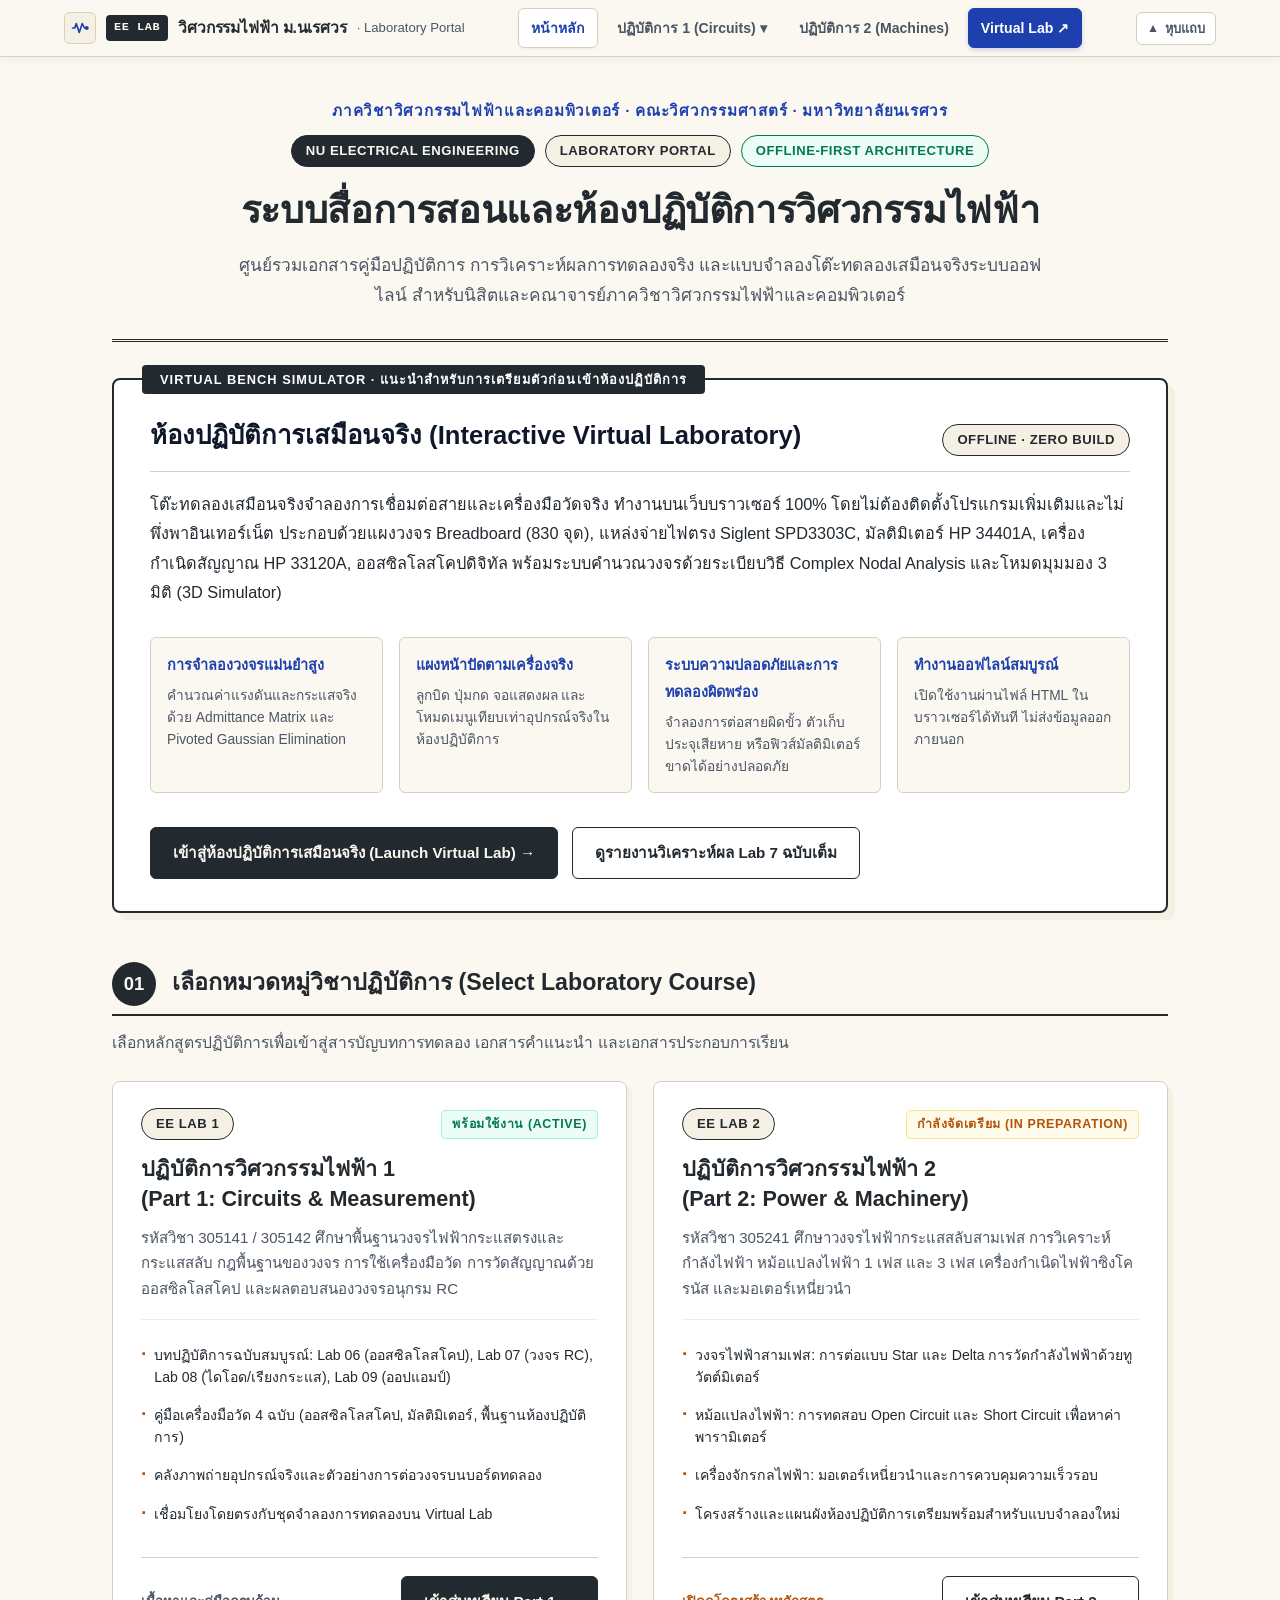
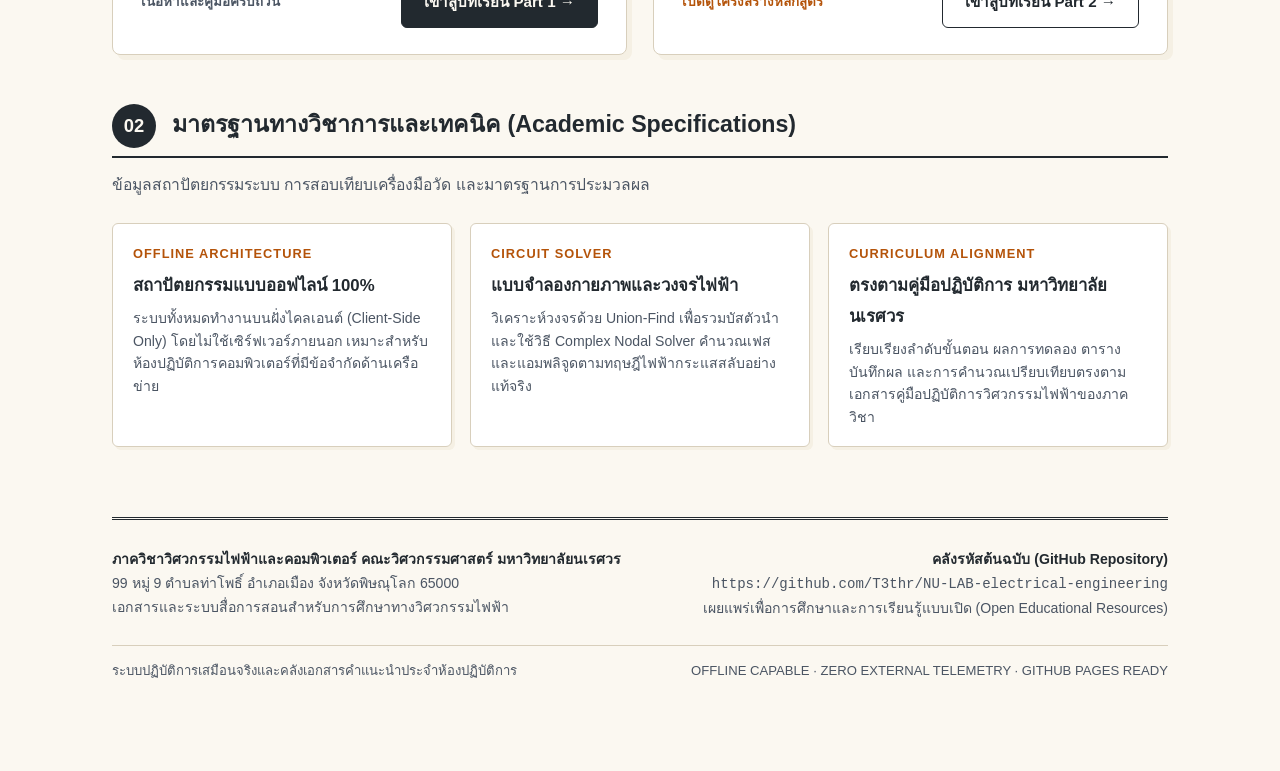
==== commit 1f461cd6: "feat(part1): integrate lab 6, standardize lab 9 navigation, and refine mobile header UX - Mobile Hea" ====
--- a/index.html
+++ b/index.html
@@ -29,7 +29,12 @@
 }
 
 * { box-sizing: border-box; }
-html { scroll-behavior: smooth; }
+html {
+  scroll-behavior: smooth;
+  overflow-x: hidden;
+  max-width: 100vw;
+  width: 100%;
+}
 body {
   margin: 0;
   background: var(--paper);
@@ -37,12 +42,17 @@
   font-family: "IBM Plex Sans Thai", "Sarabun", "Thonburi", "Noto Sans Thai", -apple-system, "Segoe UI", sans-serif;
   font-size: 16.5px;
   line-height: 1.85;
+  overflow-x: hidden;
+  max-width: 100vw;
+  width: 100%;
 }
 
 .page {
   max-width: 1120px;
   margin: 0 auto;
   padding: 40px 32px 90px;
+  width: 100%;
+  overflow-x: hidden;
 }
 
 /* ═══════════ ส่วนหัวกลางแบบวิชาการ ═══════════ */
@@ -474,8 +484,19 @@
 }
 
 @media (max-width: 768px) {
+  html, body {
+    overflow-x: hidden;
+    max-width: 100vw;
+    width: 100%;
+  }
   body { font-size: 15.5px; }
-  .page { padding: 24px 18px 60px; }
+  .page {
+    padding: 24px 18px 60px;
+    width: 100%;
+    max-width: 100%;
+    box-sizing: border-box;
+    overflow-x: hidden;
+  }
   h1.portal-title { font-size: 1.85rem; }
   .hero-virtual-lab { padding: 24px 20px; }
   .hero-virtual-lab::before { position: static; display: inline-block; margin-bottom: 12px; }
@@ -570,7 +591,7 @@
           </p>
 
           <ul class="card-highlights">
-            <li>ปฏิบัติการที่ 7 (Lab 07): ผลตอบสนองต่อไฟสลับในวงจรอนุกรม RC พร้อมภาพผลการทดลองจริง 10 รูป</li>
+            <li>บทปฏิบัติการฉบับสมบูรณ์: Lab 06 (ออสซิลโลสโคป), Lab 07 (วงจร RC), Lab 08 (ไดโอด/เรียงกระแส), Lab 09 (ออปแอมป์)</li>
             <li>คู่มือเครื่องมือวัด 4 ฉบับ (ออสซิลโลสโคป, มัลติมิเตอร์, พื้นฐานห้องปฏิบัติการ)</li>
             <li>คลังภาพถ่ายอุปกรณ์จริงและตัวอย่างการต่อวงจรบนบอร์ดทดลอง</li>
             <li>เชื่อมโยงโดยตรงกับชุดจำลองการทดลองบน Virtual Lab</li>
--- a/assets/css/site-header.css
+++ b/assets/css/site-header.css
@@ -590,17 +590,66 @@
   .nav-mobile-toggle {
     display: inline-flex;
   }
+  .btn-nav-collapse {
+    display: none !important;
+  }
 }
 
 @media (max-width: 640px) {
+  .site-header {
+    max-width: 100vw;
+    overflow-x: hidden;
+  }
   .site-header-main {
-    padding: 0 16px;
+    padding: 0 12px;
+    gap: 8px;
+    box-sizing: border-box;
+    width: 100%;
+    max-width: 100vw;
+  }
+  .nav-brand {
+    gap: 6px;
+    font-size: 0.86rem;
+    max-width: calc(100% - 52px);
+    overflow: hidden;
+  }
+  .brand-title {
+    font-size: 0.84rem;
+    overflow: hidden;
+    text-overflow: ellipsis;
+    white-space: nowrap;
+  }
+  .brand-icon-box {
+    width: 28px;
+    height: 28px;
+    flex-shrink: 0;
+  }
+  .brand-badge {
+    padding: 1px 5px;
+    font-size: 0.68rem;
+    flex-shrink: 0;
   }
   .site-header-sub-inner {
-    padding: 6px 16px;
-  }
-  .btn-nav-collapse span.btn-label {
+    padding: 6px 12px;
+    box-sizing: border-box;
+    width: 100%;
+    max-width: 100vw;
+  }
+  .site-breadcrumb {
+    font-size: 0.76rem;
+    gap: 4px;
+    max-width: 100%;
+    white-space: nowrap;
+    overflow-x: auto;
+    -webkit-overflow-scrolling: touch;
+    scrollbar-width: none;
+  }
+  .site-breadcrumb::-webkit-scrollbar {
     display: none;
+  }
+  .site-breadcrumb li {
+    gap: 4px;
+    flex-shrink: 0;
   }
   .site-header-sub-extra {
     display: none;
